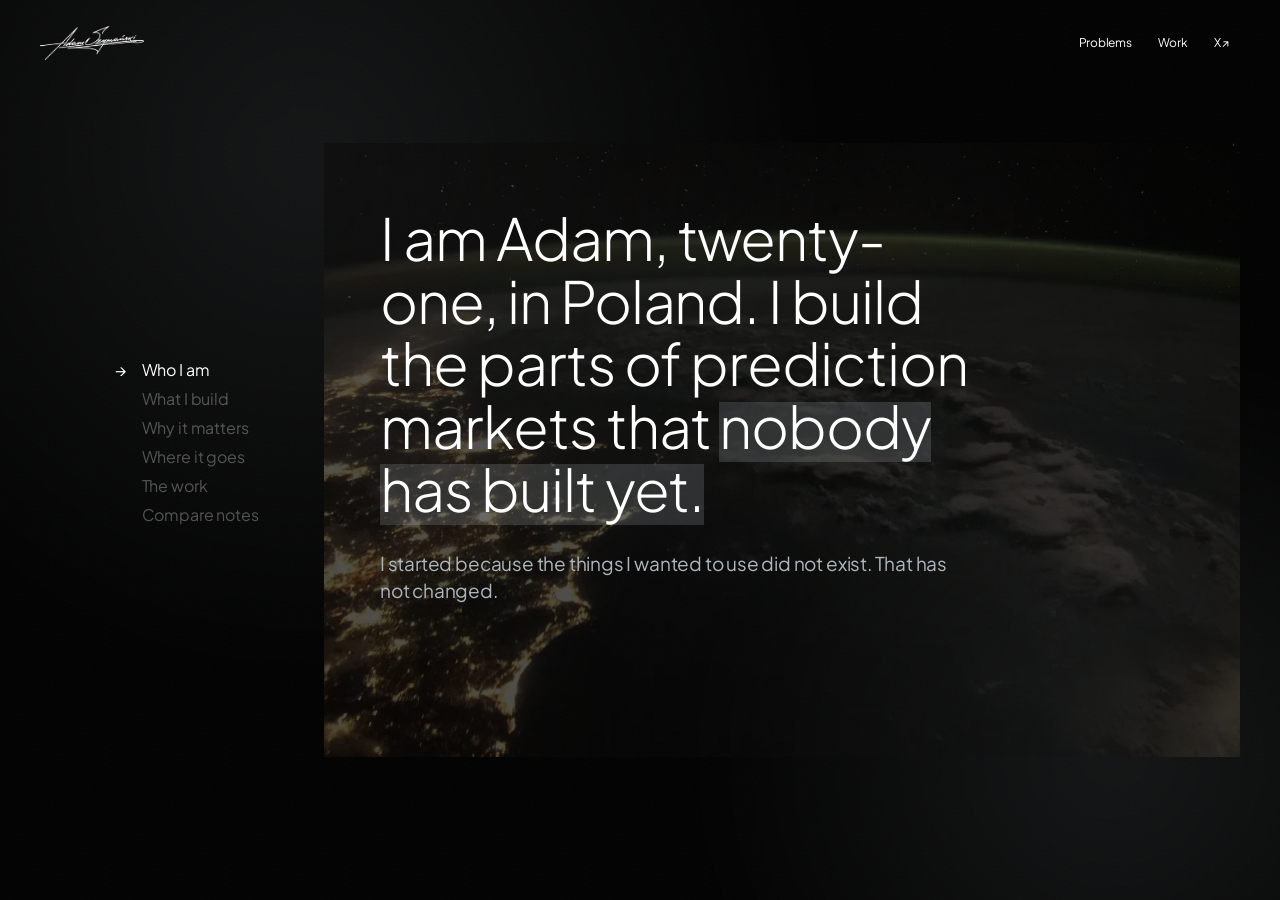
==== index.html @ 18ac63e7 "fix: recut beat clips from sources that carry the detail Several of the "4K" Commons uploads the las" ====
<!doctype html>
<html lang="en">
  <head>
    <meta charset="UTF-8" />
    <meta name="viewport" content="width=device-width, initial-scale=1.0" />
    <title>Adam Szymański</title>
    <meta name="description" content="Adam Szymański builds pricing models, market-making tools and infrastructure for prediction markets. Blueprints, Touchmarket, and eleven open problems written up." />
    <link rel="canonical" href="https://adamszymanski.xyz/" />
    <meta name="theme-color" content="#000000" />
    <meta name="color-scheme" content="dark light" />

    <link rel="icon" type="image/x-icon" href="/assets/favicon/favicon.ico" />
    <link rel="icon" type="image/png" sizes="32x32" href="/assets/favicon/favicon-32x32.png" />
    <link rel="icon" type="image/png" sizes="16x16" href="/assets/favicon/favicon-16x16.png" />
    <link rel="apple-touch-icon" sizes="180x180" href="/assets/favicon/apple-touch-icon.png" />
    <link rel="manifest" href="/assets/favicon/site.webmanifest" />

    <meta property="og:type" content="website" />
    <meta property="og:site_name" content="Adam Szymański" />
    <meta property="og:title" content="Adam Szymański" />
    <meta property="og:description" content="Adam Szymański builds pricing models, market-making tools and infrastructure for prediction markets. Blueprints, Touchmarket, and eleven open problems written up." />
    <meta property="og:url" content="https://adamszymanski.xyz/" />
    <meta property="og:image" content="https://adamszymanski.xyz/assets/og/og-image.png" />
    <meta property="og:image:type" content="image/png" />
    <meta property="og:image:width" content="1200" />
    <meta property="og:image:height" content="630" />
    <meta property="og:image:alt" content="Adam Szymański — prediction markets and market infrastructure" />
    <meta property="og:image" content="https://adamszymanski.xyz/assets/og/og-square.png" />
    <meta property="og:image:type" content="image/png" />
    <meta property="og:image:width" content="1200" />
    <meta property="og:image:height" content="1200" />
    <meta property="og:image:alt" content="Adam Szymański — prediction markets and market infrastructure" />
    <meta property="og:locale" content="en_US" />

    <meta name="twitter:card" content="summary_large_image" />
    <meta name="twitter:site" content="@a_szymanski_" />
    <meta name="twitter:creator" content="@a_szymanski_" />

    <link rel="preconnect" href="https://fonts.googleapis.com" />
    <link rel="preconnect" href="https://fonts.gstatic.com" crossorigin />
    <link
      href="https://fonts.googleapis.com/css2?family=Plus+Jakarta+Sans:wght@300;400;500&display=swap"
      rel="stylesheet"
    />
    <link rel="stylesheet" href="/style.css" />
    <link rel="preload" as="image" href="/assets/media/beat-1.webp" />
  </head>
  <body>
    <main class="page" id="page" data-theme="dark">
      <!-- Ambient backdrop: two soft pools of light over film grain -->
      <div class="backdrop" aria-hidden="true">
        <span class="glow glow-a"></span>
        <span class="glow glow-b"></span>
        <span class="grain"></span>
      </div>

      <div class="experience">
        <header class="site-header">
          <a class="logo" href="/" aria-label="Adam Szymański — home">
            <img src="/assets/signature.webp" alt="Adam Szymański" />
          </a>
          <nav class="nav" aria-label="Site">
            <a href="/problems/">Problems</a>
            <a href="/work/">Work</a>
            <a href="https://x.com/a_szymanski_" target="_blank" rel="noopener">X ↗</a>
          </nav>
        </header>

        <section class="stage">
          <h1 class="sr-only">
            Adam Szymański — pricing models, market-making tools and
            infrastructure for prediction markets
          </h1>

          <!-- Beat list. Doubles as the progress indicator. -->
          <nav class="sections" aria-label="Sections">
            <button type="button" data-beat="0"><span aria-hidden="true">→</span>Who I am</button>
            <button type="button" data-beat="1"><span aria-hidden="true">→</span>What I build</button>
            <button type="button" data-beat="2"><span aria-hidden="true">→</span>Why it matters</button>
            <button type="button" data-beat="3"><span aria-hidden="true">→</span>Where it goes</button>
            <button type="button" data-beat="4"><span aria-hidden="true">→</span>The work</button>
            <button type="button" data-beat="5"><span aria-hidden="true">→</span>Compare notes</button>
          </nav>

          <!-- Copy stack. Every beat sits at the same origin, over the
               media plate; app.js reveals the current one's children with
               a staggered rise instead of sliding the block. -->
          <div class="copies">
            <article class="copy" id="who-i-am" data-beat="0" data-theme="dark">
              <p>
                I am Adam, twenty-one, in Poland. I build the parts of prediction
                markets that <span class="mark">nobody has built yet.</span>
              </p>
              <p class="sub">
                I started because the things I wanted to use did not exist. That
                has not changed.
              </p>
            </article>

            <article class="copy" id="what-i-build" data-beat="1" data-theme="blue">
              <p>
                Pricing models. Market-making tools.
                <span class="mark">The architecture those markets run on.</span>
              </p>
            </article>

            <article class="copy" id="why-it-matters" data-beat="2" data-theme="light">
              <p>
                Prediction markets are the first mechanism that
                <span class="mark">pays people for telling the truth about the future.</span>
                Today that mostly means elections and sports.
              </p>
            </article>

            <article class="copy" id="where-it-goes" data-beat="3" data-theme="blue">
              <p>
                Tomorrow it prices drug trial outcomes, startup survival, climate
                targets, economies' performance, and
                <span class="mark">the cost of a FLOP in 2028.</span>
              </p>
              <p class="sub">
                Almost everything load-bearing underneath that is still unsolved.
                <a href="/problems/">Eleven of those problems are written up here.</a>
                I am working on the infrastructure for the rest.
              </p>
            </article>

            <article class="copy" id="work" data-beat="4" data-theme="light">
              <p>
                What exists already:
                <span class="mark">Blueprints and Touchmarket.</span>
              </p>
              <p class="sub">
                One is DeFi infrastructure, the other is prediction markets.
                Before them, a markets tool and a machine-learning project.
                <a href="/work/">The whole list is here.</a>
              </p>
              <div class="work-marks">
                <a href="https://blueprints.finance/" target="_blank" rel="noopener">
                  <img class="mark-blueprints" src="/assets/logos/blueprints.svg" alt="Blueprints" />
                </a>
                <a href="https://touch.market/" target="_blank" rel="noopener">
                  <img class="mark-touchmarket" src="/assets/logos/touchmarket.svg" alt="Touchmarket" />
                </a>
              </div>
            </article>

            <article class="copy" id="contact" data-beat="5" data-theme="dark" data-ending>
              <p>Compare notes.</p>
              <p class="sub">
                If you are working on any of this, or think one of the eleven is
                wrong, I want to hear it.
              </p>
              <div class="actions">
                <a href="mailto:hi@adamszymanski.xyz">Email · hi@adamszymanski.xyz</a>
                <a class="ghost" href="https://x.com/a_szymanski_" target="_blank" rel="noopener">X · @a_szymanski_</a>
                <a class="ghost" href="https://signal.me/#eu/mgJfrey3UFX1N4fbjxit7_9RnvSt694FhBDMovSDUOrnuH4lN5RARqm74mZkVQze" target="_blank" rel="noopener">Signal · szymanski.96</a>
                <a class="ghost" href="https://t.me/adamszymanskidev" target="_blank" rel="noopener">Telegram · @adamszymanskidev</a>
              </div>
            </article>
          </div>

          <!-- Media plate. One fixed window, behind the copy, sized by
               app.js to enclose the tallest beat's copy and centred in the
               viewport — its geometry never changes once solved. Only the
               clip inside slides vertically between beats; the small frame
               is gone, since this layout carries one picture, not two.
               Looping, muted, silent clips — app.js plays the beat on
               screen and leaves the rest paused. Swap the files in
               assets/media/ to change it. -->
          <div class="media" aria-hidden="true">
            <div class="media-window">
              <div class="media-beat" data-beat="0">
                <video class="media-plate" src="/assets/media/beat-1.mp4" poster="/assets/media/beat-1.webp"
                       width="1560" height="902" muted loop playsinline preload="auto"></video>
              </div>
              <div class="media-beat" data-beat="1">
                <video class="media-plate" src="/assets/media/beat-2.mp4" poster="/assets/media/beat-2.webp"
                       width="1560" height="902" muted loop playsinline preload="none"></video>
              </div>
              <div class="media-beat" data-beat="2">
                <video class="media-plate" src="/assets/media/beat-3.mp4" poster="/assets/media/beat-3.webp"
                       width="1560" height="902" muted loop playsinline preload="none"></video>
              </div>
              <div class="media-beat" data-beat="3">
                <video class="media-plate" src="/assets/media/beat-4.mp4" poster="/assets/media/beat-4.webp"
                       width="1560" height="902" muted loop playsinline preload="none"></video>
              </div>
              <div class="media-beat" data-beat="4">
                <video class="media-plate" src="/assets/media/beat-5.mp4" poster="/assets/media/beat-5.webp"
                       width="1560" height="902" muted loop playsinline preload="none"></video>
              </div>
              <div class="media-beat" data-beat="5">
                <video class="media-plate" src="/assets/media/beat-6.mp4" poster="/assets/media/beat-6.webp"
                       width="1560" height="902" muted loop playsinline preload="none"></video>
              </div>
            </div>
          </div>

          <!-- Visible only on keyboard focus; the beats are also reachable
               from the section list and the arrow keys. -->
          <div class="step-controls">
            <button type="button" data-step="-1">Previous</button>
            <button type="button" data-step="1">Next</button>
          </div>
        </section>

        <footer class="site-footer">
          <p class="copyright">Adam Szymański<br />© 2026 · <a href="/work/#credits">Credits</a></p>
          <div class="footer-group">
            <span>Elsewhere</span>
            <a href="https://x.com/a_szymanski_" target="_blank" rel="noopener">X</a>
            <a href="https://signal.me/#eu/mgJfrey3UFX1N4fbjxit7_9RnvSt694FhBDMovSDUOrnuH4lN5RARqm74mZkVQze" target="_blank" rel="noopener">Signal</a>
            <a href="https://t.me/adamszymanskidev" target="_blank" rel="noopener">Telegram</a>
          </div>
          <div class="footer-group">
            <span>Work</span>
            <a href="/work/">All</a>
            <a href="https://blueprints.finance/" target="_blank" rel="noopener">Blueprints</a>
            <a href="https://touch.market/" target="_blank" rel="noopener">Touchmarket</a>
          </div>
          <a class="footer-end" href="/problems/">Problems</a>
        </footer>
      </div>
    </main>

    <script src="/app.js"></script>
  </body>
</html>
---- style.css ----
/* ==================================================================== *
 * Adam Szymański — design system
 *
 * A single grotesque, three page themes that cross-fade, one fixed media
 * plate that never moves, and a copy stack whose children rise into
 * place over it beat by beat.
 * ==================================================================== */

/* -------------------------------------------------------------------- *
 * 1. Tokens
 * -------------------------------------------------------------------- */
:root {
  --font-primary: "Plus Jakarta Sans", Helvetica, Arial, sans-serif;

  /* Motion. --easing drives theme + footer fades; --easing-plate drives
     the picture's inner slide, on --dur-plate. The copy's staggered
     reveal is inline-style-driven per child (see app.js) rather than one
     CSS transition, so its several durations and two easings — enter
     cubic-bezier(0.16, 1, 0.3, 1), exit cubic-bezier(0.4, 0, 0.9, 0.4) —
     live there instead of here; app.js's PLATE_MS must match --dur-plate. */
  --easing: cubic-bezier(0.45729, -0.0024313, 0.760957, 1.01076);
  --easing-plate: cubic-bezier(0.16, 1, 0.3, 1);
  --dur-theme: 0.6s;
  --dur-plate: 1.05s;

  /* Palette */
  --c-black: #000;
  --c-white: #fff;
  --c-blue: #deebf3;
  --c-mark: #d7e4eb;
  --c-mark-hover: #b7ccd9;
  --c-grey: #66747c;
  --c-grey-soft: #acb6bc;
  --c-stone: #9bafbb;

  /* Stage geometry — the numbers the whole composition hangs off. */
  --inset: 40px;
  --nav-top: 40.3333svh;
  --nav-left: calc(8.33333vw + 35px);

  /* Copy sits inside the media plate, so it gets a larger, tighter scale
     than a beside-the-picture layout would carry. --copy-top is a
     fallback only — app.js solves the real value once it has measured
     the tallest beat and the plate that encloses it, and writes it back
     here as an inline custom property. */
  --copy-top: 38.7778svh;
  --copy-left: calc(25vw + 60px);
  --copy-w: min(720px, 48vw);
  --copy-fs: 58px;
  --copy-lh: 1.08;
  --copy-ls: -0.018em;
  --sub-fs: 19px;
  --sub-mt: 30px;

  /* The plate — the one fixed window the six clips play inside. Also
     solved and written back by app.js; the aspect ratio is the clips'
     own, 484:280, so nothing is ever cropped to fit. */
  --plate-top: 22svh;
  --plate-left: calc(25vw + 4px);
  --plate-w: min(1040px, 62vw);
  --plate-h: calc(min(1040px, 62vw) * 0.5787);

  /* The emphasis band. An inline background paints the font's *content
     area* — 1.271em in Plus Jakarta Sans (ascent 1.042 + descent 0.229) —
     which is taller than the line-height of the beat copy, so the bands
     on consecutive lines would otherwise overlap. These paint a gradient
     of a set height instead.

     The height is the beat copy's line-height exactly, which is the most
     the band can take before it overlaps again, and the only value that
     leaves no seam: a mark running over several lines reads as one
     continuous block rather than as stripes. The offset is measured from
     the top of the content area, so the band starts 1.042 - 0.821 =
     0.221em down regardless of line-height. Document copy is set looser
     than its line-height assumes, so there the same band leaves a gap.
     --copy-lh is 1.08 at desktop/medium and 1.1 on a phone (see section
     11) — --mark-band-h follows it at the same breakpoint. */
  --mark-band-h: 1.08em;
  --mark-band-y: 0.221em;

  /* Tallest wordmark in the /work/ label column, and so the height every
     heading box in that column takes. */
  --mark-box: 42px;

  /* Document pages: 1130px grid, 325 + 248 + 556 */
  --doc-grid: 1130px;
  --doc-col-a: 325px;
  --doc-col-b: 556px;
  --doc-gap: 248px;
}

/* The band's colour lives in a registered property so it can be
   transitioned; a plain custom property inside a gradient cannot be. */
@property --mark-paint {
  syntax: "<color>";
  inherits: false;
  initial-value: transparent;
}

/* -------------------------------------------------------------------- *
 * 2. Reset
 * -------------------------------------------------------------------- */
*,
*::before,
*::after {
  box-sizing: border-box;
  margin: 0;
  padding: 0;
  border: 0 solid;
}

html {
  -webkit-text-size-adjust: 100%;
  -webkit-tap-highlight-color: transparent;
}

/* The stage does not scroll; stop the rubber-band from showing bare page. */
html.js:has(.stage),
html.js:has(.stage) body {
  overscroll-behavior: none;
}

body {
  font-family: var(--font-primary);
  font-synthesis: none;
  -webkit-font-smoothing: antialiased;
  background: var(--c-black);
}

img,
svg,
video {
  display: block;
  vertical-align: middle;
}

a {
  color: inherit;
  text-decoration: none;
}

button {
  font: inherit;
  color: inherit;
  background: none;
  border: 0;
  border-radius: 0;
  cursor: pointer;
}

ul,
ol {
  list-style: none;
}

::selection {
  background: var(--c-mark);
  color: var(--c-black);
}

.sr-only {
  position: absolute;
  width: 1px;
  height: 1px;
  margin: -1px;
  padding: 0;
  overflow: hidden;
  white-space: nowrap;
  clip-path: inset(50%);
}

:focus-visible {
  outline: 1px solid;
  outline-offset: 4px;
}

/* -------------------------------------------------------------------- *
 * 3. Themes
 *
 * `.page[data-theme]` recolours everything. The transition on
 * background-color/color is what makes a beat change feel like one move.
 * -------------------------------------------------------------------- */
.page {
  position: relative;
  min-height: 100svh;
  overflow: clip;
  color: var(--fg);
  background: var(--bg);
  transition: background-color var(--dur-theme) var(--easing),
    color var(--dur-theme) var(--easing);
}

.page[data-theme="dark"] {
  --bg: #000;
  --fg: #fff;
  --chrome-fg: #fff;
  --chrome-panel: #000;
  --sig: invert(1) brightness(2);
  --mark-bg: rgba(215, 228, 235, 0.16);
  --rule: rgba(255, 255, 255, 0.14);
  --dim: #acb6bc;
  --chrome-label: #d7e4eb;
  --glow: rgba(215, 228, 235, 0.085);
  --grain-blend: screen;
  --grain-op: 0.04;
  /* 30% of a clip reads far heavier on white than on black, so the plate
     is dimmed by theme, not by one fixed opacity — the copy has to stay
     at full contrast on all three. */
  --plate-op: 0.3;
}

.page[data-theme="blue"] {
  --bg: #deebf3;
  --fg: #000;
  --chrome-fg: #050505;
  --chrome-panel: #fff;
  --sig: none;
  --mark-bg: #c3d8e5;
  --rule: rgba(0, 0, 0, 0.12);
  --dim: #66747c;
  --chrome-label: #66747c;
  --glow: rgba(0, 0, 0, 0.022);
  --grain-blend: multiply;
  --grain-op: 0.02;
  --plate-op: 0.15;
}

.page[data-theme="light"] {
  --bg: #fff;
  --fg: #000;
  --chrome-fg: #050505;
  --chrome-panel: #fff;
  --sig: none;
  --mark-bg: #d7e4eb;
  --rule: rgba(0, 0, 0, 0.1);
  --dim: #66747c;
  --chrome-label: #66747c;
  --glow: rgba(0, 0, 0, 0.02);
  --grain-blend: multiply;
  --grain-op: 0.018;
  --plate-op: 0.13;
}

/* -------------------------------------------------------------------- *
 * 4. Backdrop — two very soft pools of light over film grain.
 *
 * Large blurred radial gradients on a slow drift, standing in for the
 * looping ambient video a page like this would otherwise carry.
 * -------------------------------------------------------------------- */
.backdrop {
  position: absolute;
  inset: 0;
  z-index: 0;
  overflow: hidden;
  pointer-events: none;
}

.glow {
  position: absolute;
  display: block;
  border-radius: 50%;
  background: radial-gradient(circle, var(--glow) 0%, transparent 62%);
  filter: blur(30px);
  transition: background var(--dur-theme) var(--easing);
  will-change: transform;
}

.glow-a {
  width: 92vmax;
  height: 92vmax;
  top: -34vmax;
  left: -22vmax;
  animation: drift-a 64s ease-in-out infinite;
}

.glow-b {
  width: 74vmax;
  height: 74vmax;
  right: -24vmax;
  bottom: -26vmax;
  animation: drift-b 82s ease-in-out infinite;
}

.grain {
  position: absolute;
  inset: -20%;
  opacity: var(--grain-op);
  mix-blend-mode: var(--grain-blend);
  background-image: url('data:image/svg+xml;utf8,<svg xmlns="http://www.w3.org/2000/svg" width="120" height="120"><filter id="n"><feTurbulence type="fractalNoise" baseFrequency="0.9" numOctaves="2"/></filter><rect width="100%25" height="100%25" filter="url(%23n)"/></svg>');
}

@keyframes drift-a {
  0%,
  100% {
    transform: translate(0, 0);
  }
  50% {
    transform: translate(5vw, 4vh);
  }
}

@keyframes drift-b {
  0%,
  100% {
    transform: translate(0, 0);
  }
  50% {
    transform: translate(-5vw, -4vh);
  }
}

/* -------------------------------------------------------------------- *
 * 5. Chrome — header and footer, shared by every page
 * -------------------------------------------------------------------- */
.site-header,
.site-footer {
  --chrome-muted: color-mix(in srgb, var(--chrome-fg) 50%, transparent);
  color: var(--chrome-fg);
  font-size: 12px;
  font-weight: 400;
  letter-spacing: -0.02em;
}

.site-header {
  position: absolute;
  z-index: 50;
  top: 29px;
  left: var(--inset);
  right: var(--inset);
  display: flex;
  align-items: center;
  justify-content: space-between;
  height: 28px;
}

.site-header .logo {
  display: flex;
  align-items: center;
  height: 15px;
}

.site-header .logo img {
  width: 104px;
  height: auto;
  filter: var(--sig, none);
  transition: filter var(--dur-theme) var(--easing);
}

.site-header .nav {
  display: flex;
  align-items: center;
  gap: 6px;
}

.site-header .nav a {
  padding: 10px;
  line-height: 8px;
  transition: opacity 0.16s;
}

.site-header .nav a:hover {
  opacity: 0.55;
}

.site-header .nav a[aria-current="page"] {
  text-decoration: underline;
  text-underline-offset: 4px;
  text-decoration-thickness: 1px;
}

.site-footer {
  position: relative;
  display: grid;
  grid-template-columns: 26.47% 35.59% 1fr auto;
  align-items: end;
  width: 100%;
  min-height: 74px;
  padding: 23px var(--inset) 24px;
}

.site-footer .copyright {
  width: 130px;
  margin: 0;
  color: var(--chrome-muted);
  line-height: 1.25;
}

.footer-group {
  display: flex;
  align-items: center;
  gap: 20px;
  line-height: 1.3;
  white-space: nowrap;
}

.footer-group > span {
  margin-right: -10px;
  color: var(--chrome-label, var(--c-grey));
}

.site-footer a {
  color: var(--chrome-muted);
  transition: color 0.16s;
}

.site-footer a:hover {
  color: var(--chrome-fg);
}

.footer-end {
  justify-self: end;
}

/* -------------------------------------------------------------------- *
 * 6. The stage — the beat experience on the home page
 * -------------------------------------------------------------------- */
.experience {
  position: relative;
  z-index: 1;
  display: flex;
  flex-direction: column;
  min-height: 100svh;
}

.stage {
  position: relative;
  flex: 1;
  min-height: 100svh;
}

/* Section nav — the beat list. */
.sections {
  position: absolute;
  z-index: 3;
  top: var(--nav-top);
  left: var(--nav-left);
  display: grid;
  gap: 16px;
}

.sections button {
  position: relative;
  padding: 0;
  font: 400 16px / 13px var(--font-primary);
  letter-spacing: -0.01em;
  text-align: left;
  opacity: 0.3;
  transition: opacity 0.2s var(--easing);
}

.sections button.is-selected,
.sections button:hover {
  opacity: 1;
}

.sections button span {
  position: absolute;
  left: -27px;
  opacity: 0;
  transition: opacity 0.2s var(--easing);
}

.sections button.is-selected span {
  opacity: 1;
}

.sections button:focus-visible {
  outline-offset: 6px;
}

/* Copy stack — every beat is absolutely stacked at the same origin, over
   the media plate; see the .copy rule below for how a beat transitions. */
.copies {
  position: absolute;
  z-index: 2;
  top: var(--copy-top);
  left: var(--copy-left);
  width: var(--copy-w);
}

/* The copy sits on the plate rather than beside it, so a full-screen
   slide would fight the picture it is standing on. Instead the block
   holds its position and its own parts travel — the headline one
   rendered line at a time out of its own mask, the rest as whole
   blocks. See app.js's revealIn/revealOut, which drive each unit's
   transform, opacity and clip-path directly so they can stagger, and
   which flip the direction of travel to follow the gesture. The article
   itself only ever toggles visibility. */
.copy {
  position: absolute;
  inset: 0 0 auto;
  visibility: hidden;
  pointer-events: none;
}

.copy.is-current {
  pointer-events: auto;
}

.copy.is-current,
.copy.is-leaving {
  visibility: visible;
}

.copy p {
  margin: 0;
  font-size: var(--copy-fs);
  font-weight: 300;
  line-height: var(--copy-lh);
  letter-spacing: var(--copy-ls);
  font-feature-settings: "liga" 0;
  text-wrap: pretty;
}

/* Line masks for the headline. app.js cuts the paragraph into one .line
   per rendered line box once the text has been laid out, so each line can
   rise out of a window of its own instead of the whole block moving as
   one; `.is-split` is set on the same pass and is the only thing that
   turns this geometry on, so an unsplit paragraph (no JS, or before the
   cut) is untouched.

   The mask has to be a little taller than the line box or it would shave
   the glyphs, whose content area is 1.271em against a 1.08em line — hence
   the padding. The matching negative margin takes the height back, so a
   split paragraph measures exactly as tall as it did unsplit and the
   plate solved from it does not move. The margins must not collapse into
   each other for that to hold, which is the whole reason the paragraph
   becomes a flex column. */
.copy p.is-split {
  display: flex;
  flex-direction: column;
}

.copy .line {
  display: block;
  overflow: hidden;
  padding: 0.14em 0;
  margin: -0.14em 0;
}

.copy .line-in {
  display: block;
}

.copy .sub {
  margin-top: var(--sub-mt);
  font-size: var(--sub-fs);
  font-weight: 400;
  line-height: 1.4;
  letter-spacing: -0.01em;
  color: var(--dim);
}

.copy .sub a {
  color: var(--fg);
  text-decoration: underline;
  text-underline-offset: 3px;
  text-decoration-thickness: 1px;
  /* The hover block is the same band as .mark, so the one emphasis device
     behaves the same wherever it appears. Transparent until hovered. */
  background-image: linear-gradient(var(--mark-paint), var(--mark-paint));
  background-repeat: no-repeat;
  background-size: 100% var(--mark-band-h);
  background-position: 0 var(--mark-band-y);
  box-decoration-break: clone;
  -webkit-box-decoration-break: clone;
  transition: --mark-paint 0.16s;
}

.copy .sub a:hover {
  --mark-paint: var(--mark-bg);
}

/* The highlight is this system's one piece of colour in running
   copy. It is used there for links; here also for the load-bearing phrase.
   It is painted as a band of a set height rather than as a plain
   background — see --mark-band-h in section 1 for why. */
.mark {
  --mark-paint: var(--mark-bg);
  background-image: linear-gradient(var(--mark-paint), var(--mark-paint));
  background-repeat: no-repeat;
  background-size: 100% var(--mark-band-h);
  background-position: 0 var(--mark-band-y);
  box-decoration-break: clone;
  -webkit-box-decoration-break: clone;
}

a.mark {
  transition: --mark-paint 0.16s;
}

a.mark:hover {
  --mark-paint: var(--c-mark-hover);
}

/* Action buttons on the closing beat. */
.actions {
  display: flex;
  flex-wrap: wrap;
  gap: 11px;
  margin-top: 26px;
}

.actions a {
  display: block;
  padding: 10px;
  font-size: 12px;
  font-weight: 400;
  line-height: 10px;
  letter-spacing: 0;
  color: #fff;
  background: var(--c-grey);
  border: 1px solid rgba(102, 116, 124, 0.48);
  transition: background 0.16s, color 0.16s;
}

.actions a:hover {
  background: #52606a;
}

.actions a.ghost {
  color: var(--c-grey-soft);
  background: none;
}

.actions a.ghost:hover {
  color: var(--fg);
  background: none;
}

/* Wordmarks on the work beat, sized to a common cap height rather than a
   common box — Blueprints is a lockup, Touchmarket a bare wordmark. Same
   rule as `.project-mark` on /work/. */
.work-marks {
  display: flex;
  flex-wrap: wrap;
  align-items: center;
  gap: 15px 34px;
  margin-top: 34px;
}

.work-marks a {
  display: block;
  opacity: 0.66;
  transition: opacity 0.18s var(--easing);
}

.work-marks a:hover {
  opacity: 1;
}

.work-marks img {
  width: auto;
  filter: var(--sig);
}

.work-marks .mark-blueprints {
  height: 26px;
}

.work-marks .mark-touchmarket {
  height: 22px;
}

/* -------------------------------------------------------------------- *
 * 7. Media plate
 *
 * One fixed window instead of two floating frames. Its geometry — set
 * by app.js, which measures the tallest beat's rendered copy and solves
 * a plate that encloses it — never changes once mounted; every beat,
 * including the last one, uses the exact same top/left/width/height.
 * Only the clip inside the window changes, by an inner vertical slide
 * clipped to the plate's own edges rather than the whole frame moving.
 * The plate sits behind the copy (lower z-index than .copies) and is
 * dimmed per theme via --plate-op so the copy stays legible over it.
 * -------------------------------------------------------------------- */
.media {
  position: absolute;
  inset: 0;
  z-index: 1;
  pointer-events: none;
}

.media-window {
  position: absolute;
  top: var(--plate-top);
  left: var(--plate-left);
  width: var(--plate-w);
  height: var(--plate-h);
  overflow: hidden;
}

.media-beat {
  position: absolute;
  inset: 0;
}

.media-plate {
  position: absolute;
  inset: 0;
  width: 100%;
  height: 100%;
  object-fit: cover;
  opacity: var(--plate-op, 0.3);
  transition: transform var(--dur-plate) var(--easing-plate),
    opacity var(--dur-theme) var(--easing);
}

.media-beat.is-current .media-plate {
  z-index: 2;
  transform: translate3d(0, 0, 0);
}

.media-beat.is-past .media-plate {
  z-index: 1;
  transform: translate3d(0, -100%, 0);
}

.media-beat.is-future .media-plate {
  z-index: 1;
  transform: translate3d(0, 100%, 0);
}

/* The footer only exists on the closing beat. It is taken out of flow so
   the stage stays exactly one viewport tall and nothing ever scrolls. */
.experience > .site-footer {
  position: absolute;
  z-index: 40;
  bottom: 0;
  left: 0;
  right: 0;
  opacity: 0;
  visibility: hidden;
  transition: opacity var(--dur-theme) var(--easing),
    visibility 0s linear var(--dur-theme);
}

.page.is-ending > .experience > .site-footer {
  opacity: 1;
  visibility: visible;
  transition-delay: 0s;
}

/* Keyboard-reachable beat stepping, revealed on focus only. */
.step-controls {
  position: absolute;
  z-index: 10;
  bottom: 18px;
  left: var(--inset);
  display: flex;
  gap: 10px;
}

.step-controls button {
  padding: 8px;
  font: 400 12px var(--font-primary);
  color: inherit;
  border: 1px solid;
  opacity: 0;
  pointer-events: none;
}

.step-controls:focus-within button {
  opacity: 1;
  pointer-events: auto;
}

.step-controls button:disabled {
  display: none;
}

/* -------------------------------------------------------------------- *
 * 8. No-JS fallback — the stage collapses into an ordinary document.
 * -------------------------------------------------------------------- */
html:not(.js) .sections,
html:not(.js) .step-controls {
  display: none;
}

html:not(.js) .stage {
  min-height: 0;
  padding: 150px var(--inset) 40px;
}

html:not(.js) .copies {
  position: static;
  width: min(720px, 100%);
}

html:not(.js) .copy {
  position: static;
  visibility: visible;
  pointer-events: auto;
  margin-bottom: 72px;
}

html:not(.js) .media {
  display: none;
}

html:not(.js) .experience > .site-footer {
  position: static;
  opacity: 1;
  visibility: visible;
}

/* -------------------------------------------------------------------- *
 * 9. Document pages — /work/ and /problems/
 *
 * Same grotesque, always light, laid out on a fixed content grid: a
 * 325px label column, a 248px gutter, a 556px measure.
 * -------------------------------------------------------------------- */
/* Colour comes from .page[data-theme="light"]; .doc only sets the
   reading layout. */
.doc {
  padding-top: 178px;
}

.doc-main {
  width: min(100% - 80px, var(--doc-grid));
  margin-left: max(var(--inset), calc(50vw - var(--doc-grid) / 2));
}

.doc .crumb {
  display: flex;
  gap: 8px;
  margin-bottom: 26px;
  font-size: 12px;
  letter-spacing: -0.02em;
  color: var(--dim);
}

.doc .crumb a {
  transition: color 0.16s;
}

.doc .crumb a:hover {
  color: #000;
}

.doc .crumb .slash {
  opacity: 0.45;
}

.doc .top {
  display: grid;
  grid-template-columns: var(--doc-col-a) minmax(0, var(--doc-col-b));
  column-gap: var(--doc-gap);
  align-items: start;
  margin-bottom: 120px;
}

.doc .eyebrow {
  margin: 0;
  font-size: 12px;
  font-weight: 400;
  letter-spacing: -0.02em;
  color: var(--dim);
  line-height: 1.3;
}

.doc .ptitle {
  margin: 0;
  font-size: 38px;
  font-weight: 300;
  line-height: 1.3;
  letter-spacing: -0.01em;
}

.doc .standfirst {
  margin: 20px 0 0;
  font-size: 24px;
  font-weight: 400;
  line-height: 1.3;
  letter-spacing: -0.01em;
}

.doc .tagrow {
  display: flex;
  flex-wrap: wrap;
  gap: 20px;
  margin-top: 34px;
}

.doc .tag {
  font-size: 12px;
  letter-spacing: -0.02em;
  color: var(--dim);
}

.doc .block,
.doc .tier {
  display: grid;
  grid-template-columns: var(--doc-col-a) minmax(0, var(--doc-col-b));
  column-gap: var(--doc-gap);
  align-items: start;
  padding-bottom: 62px;
  margin-bottom: 62px;
  position: relative;
}

.doc .block::after,
.doc .tier::after {
  content: "";
  position: absolute;
  left: 0;
  right: 4px;
  bottom: 0;
  height: 1px;
  background: var(--rule);
}

.doc .block:last-of-type::after,
.doc .tier:last-of-type::after {
  display: none;
}

/* Header row placement: the heading holds the label column, the
   standfirst sits in the measure column. */
.doc .top .eyebrow,
.doc .top .ptitle {
  grid-column: 1;
}

.doc .top .ptitle {
  margin-top: 14px;
}

.doc .top .standfirst,
.doc .top .tagrow {
  grid-column: 2;
}

.doc .top .standfirst {
  grid-row: 1 / span 2;
  margin: 0;
}

.doc .top .tagrow {
  grid-row: 3;
  margin-top: 34px;
}

.doc h2 {
  grid-column: 1;
  margin: 0;
  font-size: 24px;
  font-weight: 400;
  line-height: 1.4;
  letter-spacing: -0.01em;
}

.doc .h2note {
  display: block;
  margin-top: 6px;
  font-size: 12px;
  letter-spacing: -0.02em;
  color: var(--dim);
}

.doc .block > :not(h2),
.doc .tier > :not(h2) {
  grid-column: 2;
}

.doc p {
  font-size: 16px;
  font-weight: 400;
  line-height: 1.6;
  letter-spacing: -0.01em;
}

/* The three readings get a density ladder: Simple is the most generous,
   Technical the most compact. */
.doc .tier-1 p {
  font-size: 18px;
  line-height: 1.55;
}

.doc .tier-3 p {
  font-size: 15px;
  line-height: 1.65;
}

.doc p + p {
  margin-top: 18px;
}

.doc .lede {
  font-size: 24px;
  line-height: 1.35;
}

.doc .lede + p {
  margin-top: 28px;
}

.doc .result {
  background: var(--mark-bg);
  padding: 20px 22px;
}

.doc code {
  font-family: ui-monospace, SFMono-Regular, Menlo, monospace;
  font-size: 0.88em;
  background: rgba(0, 0, 0, 0.05);
  padding: 1px 5px;
}

.doc ol.steps {
  counter-reset: step;
}

.doc ol.steps li {
  position: relative;
  padding-left: 34px;
  font-size: 16px;
  line-height: 1.6;
  letter-spacing: -0.01em;
}

.doc ol.steps li + li {
  margin-top: 16px;
}

.doc ol.steps li::before {
  counter-increment: step;
  content: counter(step, decimal-leading-zero);
  position: absolute;
  left: 0;
  top: 0.25em;
  font-size: 12px;
  letter-spacing: -0.02em;
  color: var(--dim);
}

.doc ul.list li {
  display: flex;
  flex-wrap: wrap;
  align-items: baseline;
  gap: 4px 14px;
  padding: 14px 0;
  border-bottom: 1px solid var(--rule);
}

.doc ul.list li:first-child {
  border-top: 1px solid var(--rule);
}

.doc ul.list li .a {
  font-size: 16px;
  letter-spacing: -0.01em;
  transition: color 0.16s;
}

.doc ul.list li .a::after {
  content: " ↗";
  color: var(--dim);
}

.doc ul.list li .a:hover {
  color: var(--dim);
}

.doc ul.list li .t {
  font-size: 12px;
  letter-spacing: -0.02em;
  color: var(--dim);
}

/* Problem cards. */
.doc .cards {
  display: grid;
  gap: 1px;
  background: var(--rule);
  border-block: 1px solid var(--rule);
}

.doc a.card {
  display: grid;
  grid-template-columns: 44px minmax(0, 1fr);
  column-gap: 20px;
  align-items: start;
  padding: 26px 4px;
  background: #fff;
  transition: background 0.18s;
}

.doc a.card:hover {
  background: #f4f7f9;
}

.doc .card-num {
  grid-column: 1;
  grid-row: 1 / -1;
  font-size: 12px;
  letter-spacing: -0.02em;
  color: var(--dim);
  padding-top: 6px;
}

.doc .card-title,
.doc .card-hook,
.doc .card-tags {
  grid-column: 2;
}

.doc .card-title {
  margin: 0;
  font-size: 24px;
  font-weight: 400;
  line-height: 1.35;
  letter-spacing: -0.01em;
}

.doc .card-hook {
  margin: 10px 0 0;
  font-size: 14px;
  line-height: 1.5;
  color: var(--dim);
}

.doc .card-tags {
  margin: 14px 0 0;
  font-size: 12px;
  letter-spacing: -0.02em;
  color: var(--dim);
}

/* Prev / next. */
.doc .pnav {
  display: flex;
  justify-content: space-between;
  gap: 40px;
  padding-top: 40px;
  border-top: 1px solid var(--rule);
  margin-top: 40px;
}

.doc .pnav a {
  font-size: 16px;
  letter-spacing: -0.01em;
  color: var(--c-grey);
  transition: color 0.16s;
}

.doc .pnav a:hover {
  color: #000;
}

.doc .pnav .dir {
  display: block;
  margin-bottom: 6px;
  font-size: 12px;
  letter-spacing: -0.02em;
  color: var(--dim);
}

.doc .pnav .next {
  text-align: right;
}

.doc-footer {
  margin-top: 160px;
}

/* Attribution for the CC BY clips on the home page, which the home
   footer links to. Chrome-sized and muted: it is a notice, not copy. */
.credits {
  width: 1132.5px;
  max-width: calc(100% - 80px);
  margin: 96px 0 0 max(var(--inset), calc(50vw - 565px));
}

.credits p {
  max-width: 556px;
  font-size: 12px;
  line-height: 1.5;
  letter-spacing: -0.02em;
  color: var(--c-grey);
}

.credits a {
  text-decoration: underline;
  text-underline-offset: 3px;
}

.credits + .doc-footer {
  margin-top: 64px;
}

/* -------------------------------------------------------------------- *
 * 10. /work/ — intro, hero, project rows
 * -------------------------------------------------------------------- */
.introduction {
  display: grid;
  grid-template-columns: var(--doc-col-a) 531px;
  column-gap: 250px;
  min-height: 165px;
  margin-left: max(var(--inset), calc(50vw - 565px));
}

.introduction h1 {
  margin: 0;
  font-size: 38px;
  font-weight: 300;
  line-height: 1.3;
  letter-spacing: -0.01em;
}

.introduction p {
  margin: 10px 0 0;
  font-size: 24px;
  font-weight: 400;
  line-height: 1.3;
  letter-spacing: -0.01em;
}

.hero {
  position: relative;
  aspect-ratio: 1360 / 448;
  width: calc(100% - 80px);
  margin: 24px auto 0;
  overflow: hidden;
  background: var(--c-stone);
}

.hero img {
  width: 100%;
  height: 100%;
  object-fit: cover;
  object-position: center;
}

.project-list {
  width: 1132.5px;
  max-width: calc(100% - 80px);
  margin: 184px 0 0 max(var(--inset), calc(50vw - 565px));
}

.project-row {
  position: relative;
  display: grid;
  grid-template-columns: var(--doc-col-a) var(--doc-col-b);
  column-gap: var(--doc-gap);
  align-items: start;
  padding-bottom: 62px;
  margin-bottom: 91px;
}

.project-row::after {
  content: "";
  position: absolute;
  left: 0;
  right: 4px;
  bottom: 0;
  height: 1px;
  background: var(--rule);
}

.project-row:last-child {
  margin-bottom: 0;
  padding-bottom: 0;
}

.project-row:last-child::after {
  display: none;
}

.project-copy {
  display: grid;
  grid-template-rows: 17px auto;
  row-gap: 120px;
}

.project-copy h2 {
  margin: 0;
  font-size: 24px;
  font-weight: 400;
  line-height: 1.4;
  letter-spacing: -0.01em;
}

.project-meta {
  font-size: 12px;
  letter-spacing: -0.02em;
  color: var(--dim);
  line-height: 1.3;
}

/* A company shows its wordmark where a project shows a text heading. The
   four marks are built differently — Blueprints is a lockup, Touchmarket a
   bare wordmark, TCM a boxed logotype, Varp a wordmark with a glyph for its
   A — so they are sized to a common *cap height* (~17px, matching the 24px
   h2 beside them), not to a common box. TCM's frame therefore sits taller
   than the rest; that is the mark, not an error.

   Every heading in this column gets the same box so a logo row and a text
   row put their `learn-more` on the same line. */
.project-details > h2 {
  display: flex;
  align-items: center;
  min-height: var(--mark-box);
}

.project-mark img {
  width: auto;
  filter: var(--sig);
}

.project-mark .mark-blueprints {
  height: 30px;
}

.project-mark .mark-touchmarket {
  height: 26px;
}

.project-mark .mark-tcm {
  height: 42px;
}

.project-mark .mark-varp {
  height: 30px;
}

.project-details p {
  margin: 12px 0 0;
  font-size: 14px;
  font-weight: 400;
  line-height: 1.4;
  letter-spacing: -0.01em;
}

.learn-more {
  display: block;
  width: fit-content;
  margin-top: 38px;
  font-size: 15.759px;
  font-weight: 400;
  line-height: 1.5;
  letter-spacing: -0.04em;
  color: var(--c-grey);
  transition: color 0.18s;
}

.learn-more:hover {
  color: #000;
}

.project-media {
  position: relative;
  display: block;
  aspect-ratio: 556 / 297;
  width: 100%;
  overflow: hidden;
  background: var(--c-mark);
}

.project-media img {
  width: 100%;
  height: 100%;
  object-fit: cover;
}

.learn-more:focus-visible,
.project-media:focus-visible {
  outline-offset: 4px;
}

/* -------------------------------------------------------------------- *
 * 11. Responsive
 * -------------------------------------------------------------------- */
@media (max-width: 1200px) and (min-width: 761px) {
  :root {
    --copy-w: 48vw;
    --copy-left: calc(25vw + 44px);
    --copy-fs: clamp(34px, 3.8vw, 58px);
    --sub-fs: clamp(16px, 1.45vw, 19px);
    --sub-mt: 26px;
    --nav-left: calc(8.3333vw + 20px);
  }

  .sections button {
    font-size: 14px;
  }
}

/* A short desktop or laptop window has to hold the display line, the
   sub-line, the plate around them and (on the closing beat) the footer
   in one screen, so the type comes down rather than the plate cropping
   the picture or the copy overhanging it. Independent of width — a wide
   but short window needs this as much as a narrow one does. */
@media (min-width: 761px) and (max-height: 700px) {
  :root {
    --copy-w: 48vw;
    --copy-left: calc(25vw + 44px);
    --copy-fs: clamp(30px, 3.2vw, 46px);
    --sub-fs: 16px;
    --sub-mt: 22px;
  }
}

@media (max-width: 1190px) {
  :root {
    --doc-gap: 60px;
  }

  .doc-main {
    width: calc(100% - 80px);
    margin-left: var(--inset);
  }

  .doc .top,
  .doc .block,
  .doc .tier,
  .project-row {
    grid-template-columns: minmax(220px, var(--doc-col-a)) minmax(0, 1fr);
  }

  .introduction {
    grid-template-columns: minmax(220px, 1fr) minmax(0, 1fr);
    column-gap: 60px;
    width: calc(100% - 80px);
    margin-left: var(--inset);
  }

  .project-list {
    width: calc(100% - 80px);
    margin-left: var(--inset);
  }

  .project-copy {
    grid-template-rows: auto auto;
    row-gap: 80px;
  }
}

@media (max-width: 1000px) {
  .site-footer {
    grid-template-columns: 1fr auto;
    gap: 24px;
  }

  .footer-group {
    grid-column: 1 / -1;
  }

  .footer-end {
    grid-area: 1 / 2;
  }
}

@media (max-width: 760px) {
  :root {
    --inset: 20px;
    --copy-top: 35svh;
    --copy-left: 20px;
    --copy-w: calc(100% - 40px);
    --copy-fs: clamp(30px, 7.6vw, 44px);
    --copy-lh: 1.1;
    --copy-ls: -0.015em;
    --sub-fs: 16px;
    --sub-mt: 22px;
    --mark-band-h: 1.1em;
  }

  .site-header {
    top: 24px;
  }

  .site-header .nav {
    gap: 0;
  }

  .site-header .nav a {
    padding: 10px 8px;
  }

  .stage {
    min-height: 100svh;
  }

  .sections {
    display: flex;
    flex-wrap: wrap;
    gap: 12px 20px;
    top: 108px;
    left: 20px;
    right: 20px;
  }

  .sections button {
    font-size: 12px;
    line-height: 1.3;
  }

  .sections button span {
    display: none;
  }

  .step-controls {
    bottom: 10px;
    left: 20px;
  }

  /* On a phone the copy stands on the page and the plate is a
     full-bleed band below it (see app.js's solvePhonePlate), so nothing
     is set over the picture and it no longer needs dimming. */
  .media-plate {
    opacity: 1;
  }

  /* Where the band has to run up under the copy (a short phone), its top
     fades into the page; --plate-fade is 0 wherever it does not, which
     leaves the edge hard. */
  .media-window {
    -webkit-mask-image: linear-gradient(to bottom, transparent 0, #000 var(--plate-fade, 0px));
    mask-image: linear-gradient(to bottom, transparent 0, #000 var(--plate-fade, 0px));
  }

  /* The closing beat already lists X, Signal and Telegram as its own
     buttons, so on a phone the stage footer drops the repeat and keeps
     to one short row. */
  .experience > .site-footer .footer-group {
    display: none;
  }

  /* Compact the footer to a wrapped row: on a phone the stage has no
     spare height to give it. */
  .site-footer {
    display: flex;
    flex-wrap: wrap;
    align-items: baseline;
    gap: 10px 18px;
    min-height: 0;
    padding: 18px 20px;
  }

  .site-footer .copyright {
    width: auto;
  }

  .footer-group {
    flex-wrap: wrap;
    gap: 14px;
  }

  /* The project links live in the header nav and on /work/. */
  .footer-group + .footer-group {
    display: none;
  }

  .footer-end {
    justify-self: start;
  }
}

@media (max-width: 767px) {
  .doc {
    padding-top: 128px;
  }

  .doc-main {
    width: calc(100% - 40px);
    margin-left: 20px;
  }

  .doc .top,
  .doc .block,
  .doc .tier,
  .project-row {
    display: block;
  }

  .doc h2 {
    margin-bottom: 24px;
  }

  .doc .top .standfirst {
    margin-top: 28px;
    font-size: 20px;
  }

  .doc .top .tagrow {
    margin-top: 26px;
  }

  .project-copy {
    display: block;
  }

  .project-details {
    margin-top: 28px;
  }

  .doc .ptitle {
    font-size: 30px;
  }

  .doc .top {
    margin-bottom: 72px;
  }

  .doc .block,
  .doc .tier {
    padding-bottom: 48px;
    margin-bottom: 48px;
  }

  .doc .lede {
    font-size: 20px;
  }

  .doc a.card {
    padding: 22px 4px;
  }

  .doc .card-title {
    font-size: 20px;
  }

  .doc .pnav {
    display: grid;
    gap: 24px;
  }

  .doc .pnav .next {
    text-align: left;
  }

  .introduction {
    display: block;
    width: calc(100% - 40px);
    margin-left: 20px;
  }

  .introduction h1 {
    font-size: 30px;
  }

  .introduction p {
    margin-top: 32px;
    font-size: 20px;
  }

  .hero {
    width: calc(100% - 40px);
    height: clamp(190px, 58vw, 300px);
    margin-top: 64px;
  }

  .project-list {
    width: calc(100% - 40px);
    margin: 96px 20px 0;
  }

  .project-row {
    margin-bottom: 64px;
    padding-bottom: 48px;
  }

  .project-media {
    margin-top: 42px;
  }

  .learn-more {
    margin-top: 24px;
  }

  .doc-footer {
    margin-top: 96px;
  }
}

/* Short phones: the stage stops being proportional and gets pinned. */
@media (max-width: 760px) and (max-height: 700px) {
  :root {
    --copy-fs: clamp(26px, 7vw, 32px);
    --sub-fs: 15px;
    --sub-mt: 16px;
  }
}

@media (max-width: 760px) and (max-height: 650px) {
  :root {
    --copy-top: 270px;
  }

  .stage {
    min-height: 760px;
  }
}

@media (prefers-reduced-motion: reduce) {
  .page,
  .copy,
  .media-plate,
  .glow {
    transition: none;
  }

  .glow-a,
  .glow-b {
    animation: none;
  }
}
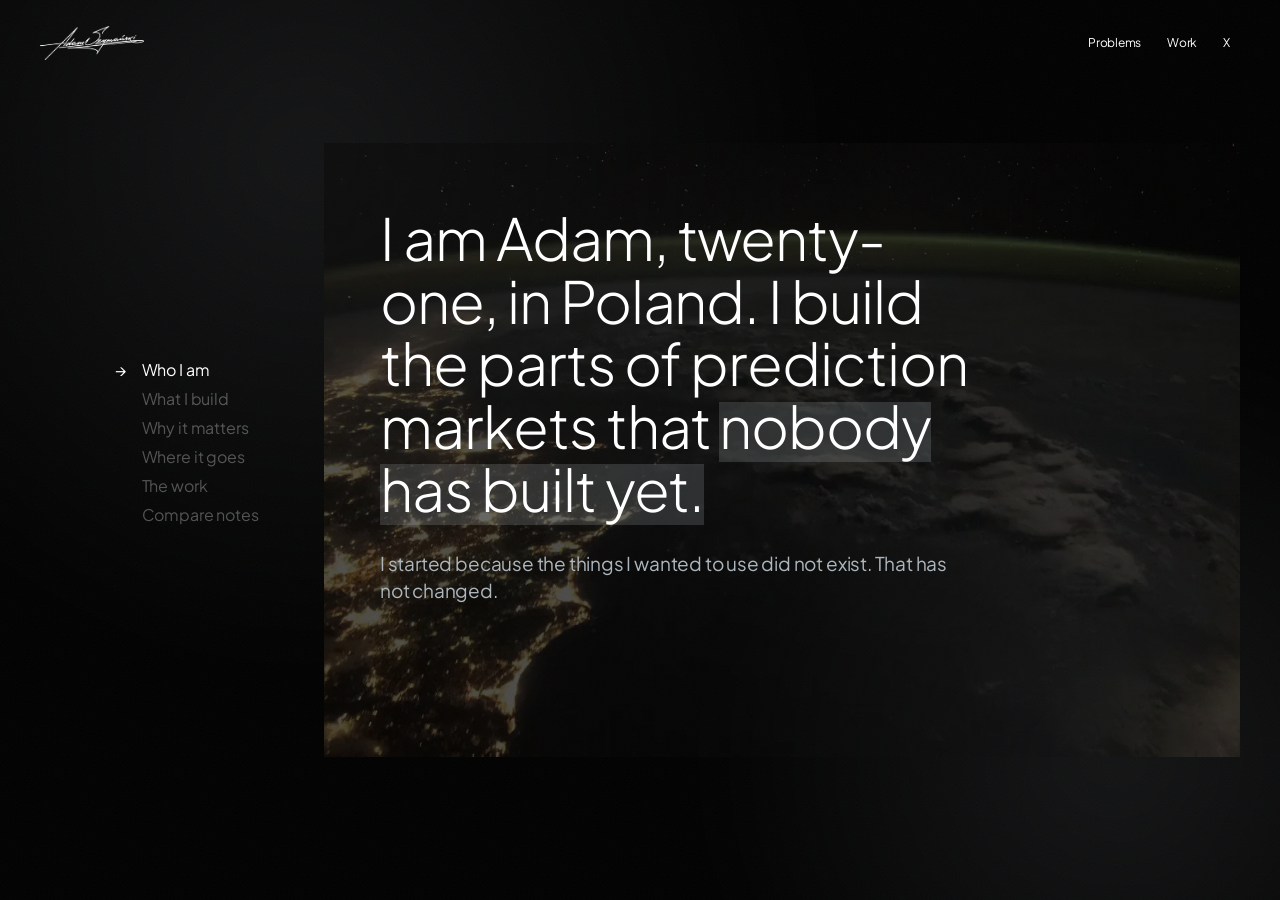
==== commit 6b3ddf2c: "fix: drop the arrow from the header's X link" ====
--- a/index.html
+++ b/index.html
@@ -62,7 +62,7 @@
           <nav class="nav" aria-label="Site">
             <a href="/problems/">Problems</a>
             <a href="/work/">Work</a>
-            <a href="https://x.com/a_szymanski_" target="_blank" rel="noopener">X ↗</a>
+            <a href="https://x.com/a_szymanski_" target="_blank" rel="noopener">X</a>
           </nav>
         </header>
 
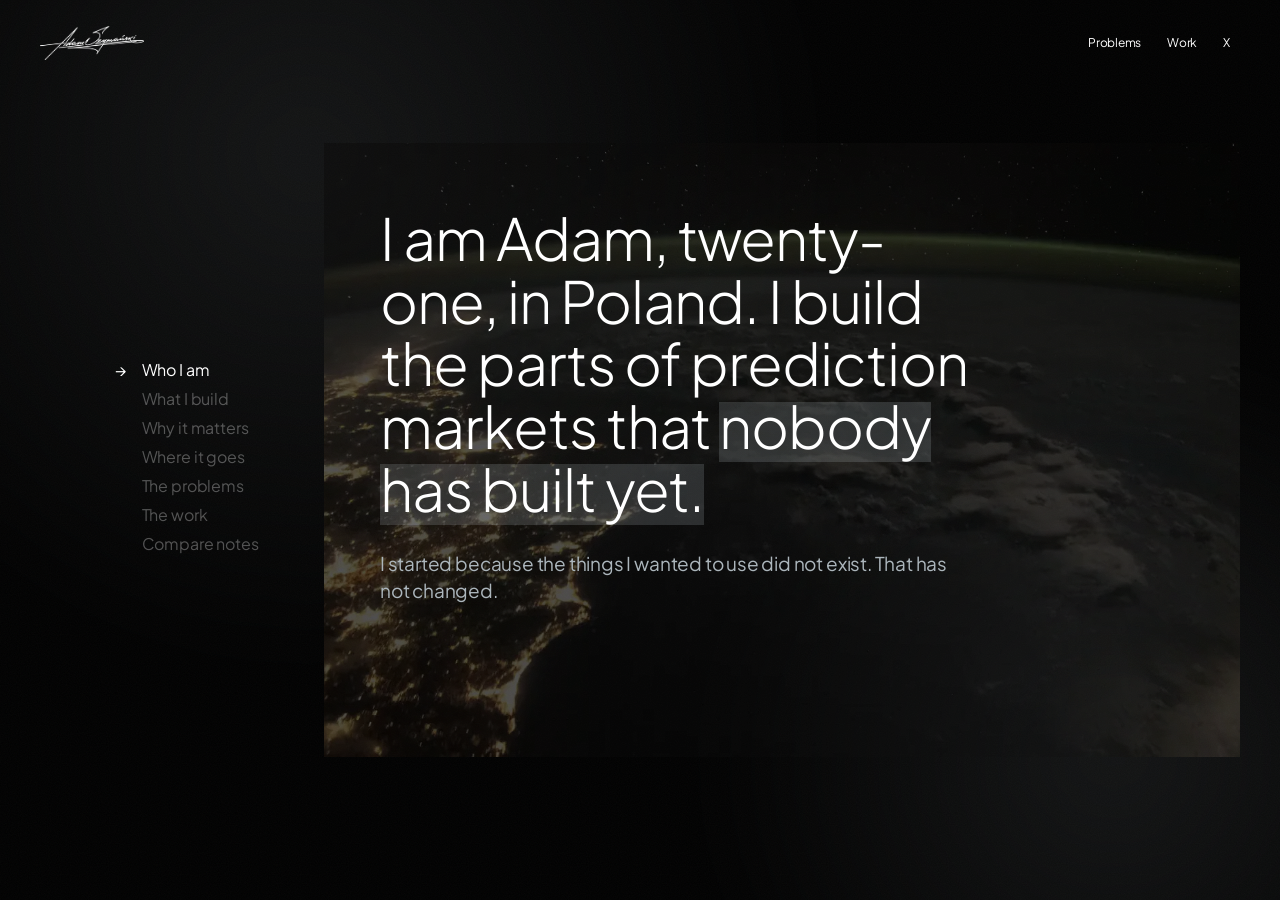
==== commit 95f338ea: "Add the problems beat to the home page A seventh beat between where it goes and the work, pointing a" ====
--- a/index.html
+++ b/index.html
@@ -4,7 +4,7 @@
     <meta charset="UTF-8" />
     <meta name="viewport" content="width=device-width, initial-scale=1.0" />
     <title>Adam Szymański</title>
-    <meta name="description" content="Adam Szymański builds pricing models, market-making tools and infrastructure for prediction markets. Blueprints, Touchmarket, and eleven open problems written up." />
+    <meta name="description" content="Adam Szymański builds pricing models, market-making tools and infrastructure for prediction markets. Blueprints, Touchmarket, and ten open problems written up." />
     <link rel="canonical" href="https://adamszymanski.xyz/" />
     <meta name="theme-color" content="#000000" />
     <meta name="color-scheme" content="dark light" />
@@ -18,7 +18,7 @@
     <meta property="og:type" content="website" />
     <meta property="og:site_name" content="Adam Szymański" />
     <meta property="og:title" content="Adam Szymański" />
-    <meta property="og:description" content="Adam Szymański builds pricing models, market-making tools and infrastructure for prediction markets. Blueprints, Touchmarket, and eleven open problems written up." />
+    <meta property="og:description" content="Adam Szymański builds pricing models, market-making tools and infrastructure for prediction markets. Blueprints, Touchmarket, and ten open problems written up." />
     <meta property="og:url" content="https://adamszymanski.xyz/" />
     <meta property="og:image" content="https://adamszymanski.xyz/assets/og/og-image.png" />
     <meta property="og:image:type" content="image/png" />
@@ -78,8 +78,9 @@
             <button type="button" data-beat="1"><span aria-hidden="true">→</span>What I build</button>
             <button type="button" data-beat="2"><span aria-hidden="true">→</span>Why it matters</button>
             <button type="button" data-beat="3"><span aria-hidden="true">→</span>Where it goes</button>
-            <button type="button" data-beat="4"><span aria-hidden="true">→</span>The work</button>
-            <button type="button" data-beat="5"><span aria-hidden="true">→</span>Compare notes</button>
+            <button type="button" data-beat="4"><span aria-hidden="true">→</span>The problems</button>
+            <button type="button" data-beat="5"><span aria-hidden="true">→</span>The work</button>
+            <button type="button" data-beat="6"><span aria-hidden="true">→</span>Compare notes</button>
           </nav>
 
           <!-- Copy stack. Every beat sits at the same origin, over the
@@ -120,12 +121,23 @@
               </p>
               <p class="sub">
                 Almost everything load-bearing underneath that is still unsolved.
-                <a href="/problems/">Eleven of those problems are written up here.</a>
+                <a href="/problems/">Ten of those problems are written up here.</a>
                 I am working on the infrastructure for the rest.
               </p>
             </article>
 
-            <article class="copy" id="work" data-beat="4" data-theme="light">
+            <article class="copy" id="problems" data-beat="4" data-theme="dark">
+              <p>
+                Ten of those problems are written up.
+                <span class="mark">None of them are solved.</span>
+              </p>
+              <p class="sub">
+                Each one is explained three ways and ends with where I would
+                start. <a href="/problems/">Read the index.</a>
+              </p>
+            </article>
+
+            <article class="copy" id="work" data-beat="5" data-theme="light">
               <p>
                 What exists already:
                 <span class="mark">Blueprints and Touchmarket.</span>
@@ -145,10 +157,10 @@
               </div>
             </article>
 
-            <article class="copy" id="contact" data-beat="5" data-theme="dark" data-ending>
+            <article class="copy" id="contact" data-beat="6" data-theme="dark" data-ending>
               <p>Compare notes.</p>
               <p class="sub">
-                If you are working on any of this, or think one of the eleven is
+                If you are working on any of this, or think one of the ten is
                 wrong, I want to hear it.
               </p>
               <div class="actions">
@@ -187,10 +199,14 @@
                        width="1560" height="902" muted loop playsinline preload="none"></video>
               </div>
               <div class="media-beat" data-beat="4">
+                <video class="media-plate" src="/assets/media/beat-2.mp4" poster="/assets/media/beat-2.webp"
+                       width="1560" height="902" muted loop playsinline preload="none"></video>
+              </div>
+              <div class="media-beat" data-beat="5">
                 <video class="media-plate" src="/assets/media/beat-5.mp4" poster="/assets/media/beat-5.webp"
                        width="1560" height="902" muted loop playsinline preload="none"></video>
               </div>
-              <div class="media-beat" data-beat="5">
+              <div class="media-beat" data-beat="6">
                 <video class="media-plate" src="/assets/media/beat-6.mp4" poster="/assets/media/beat-6.webp"
                        width="1560" height="902" muted loop playsinline preload="none"></video>
               </div>
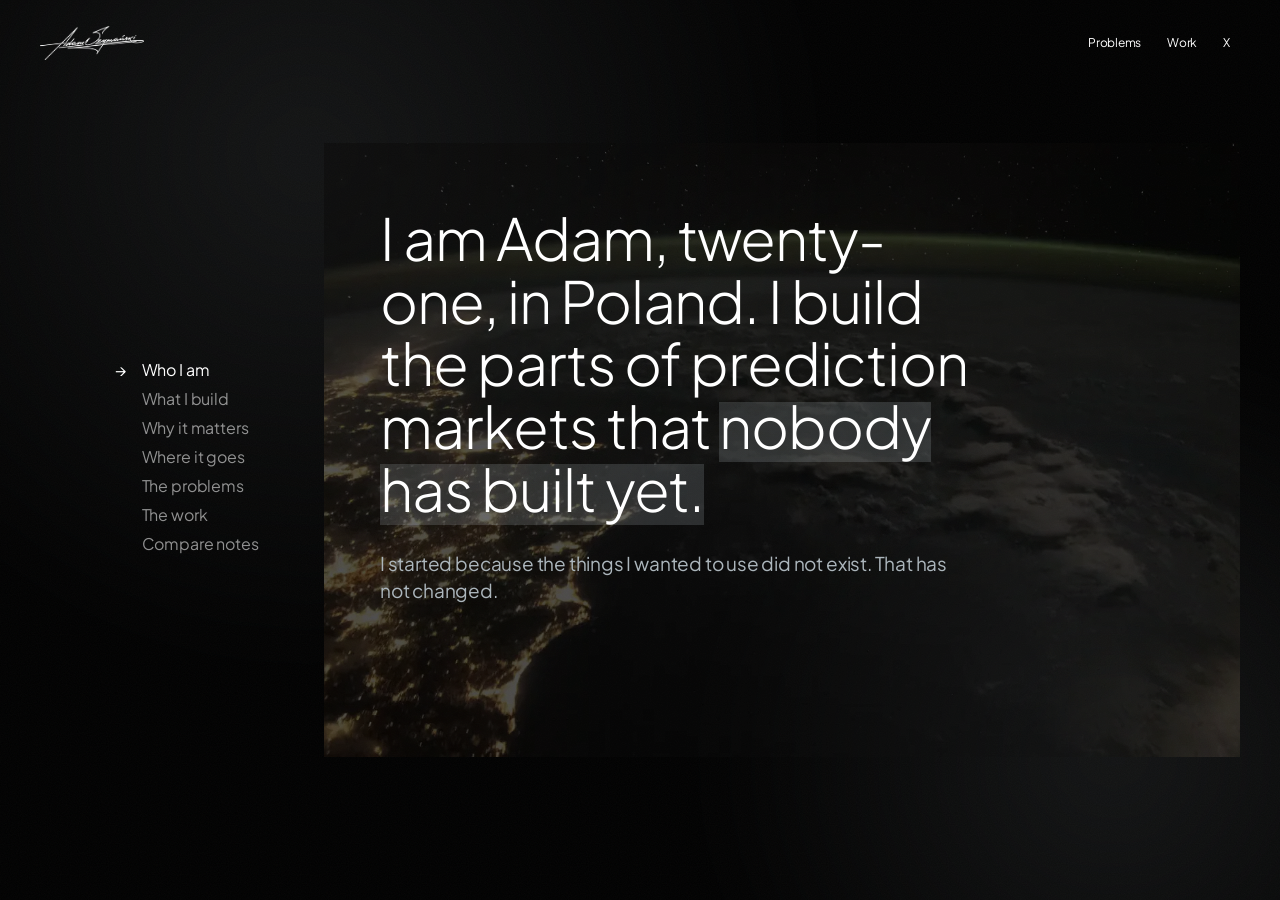
==== commit 64fafa53: "Fix landscape and short phones, tablets, contrast and tap targets; lighter phone clips From a QA pas" ====
--- a/index.html
+++ b/index.html
@@ -4,7 +4,7 @@
     <meta charset="UTF-8" />
     <meta name="viewport" content="width=device-width, initial-scale=1.0" />
     <title>Adam Szymański</title>
-    <meta name="description" content="Adam Szymański builds pricing models, market-making tools and infrastructure for prediction markets. Blueprints, Touchmarket, and ten open problems written up." />
+    <meta name="description" content="Adam Szymański runs 10bips, which prices resolution risk to make event contracts bankable. Before that, quant engineer at Touchmarket and Blueprints." />
     <link rel="canonical" href="https://adamszymanski.xyz/" />
     <meta name="theme-color" content="#000000" />
     <meta name="color-scheme" content="dark light" />
@@ -18,18 +18,18 @@
     <meta property="og:type" content="website" />
     <meta property="og:site_name" content="Adam Szymański" />
     <meta property="og:title" content="Adam Szymański" />
-    <meta property="og:description" content="Adam Szymański builds pricing models, market-making tools and infrastructure for prediction markets. Blueprints, Touchmarket, and ten open problems written up." />
+    <meta property="og:description" content="Adam Szymański runs 10bips, which prices resolution risk to make event contracts bankable. Before that, quant engineer at Touchmarket and Blueprints. Ten open problems written up." />
     <meta property="og:url" content="https://adamszymanski.xyz/" />
     <meta property="og:image" content="https://adamszymanski.xyz/assets/og/og-image.png" />
     <meta property="og:image:type" content="image/png" />
     <meta property="og:image:width" content="1200" />
     <meta property="og:image:height" content="630" />
-    <meta property="og:image:alt" content="Adam Szymański — prediction markets and market infrastructure" />
+    <meta property="og:image:alt" content="Adam Szymański: prediction markets and market infrastructure" />
     <meta property="og:image" content="https://adamszymanski.xyz/assets/og/og-square.png" />
     <meta property="og:image:type" content="image/png" />
     <meta property="og:image:width" content="1200" />
     <meta property="og:image:height" content="1200" />
-    <meta property="og:image:alt" content="Adam Szymański — prediction markets and market infrastructure" />
+    <meta property="og:image:alt" content="Adam Szymański: prediction markets and market infrastructure" />
     <meta property="og:locale" content="en_US" />
 
     <meta name="twitter:card" content="summary_large_image" />
@@ -56,7 +56,7 @@
 
       <div class="experience">
         <header class="site-header">
-          <a class="logo" href="/" aria-label="Adam Szymański — home">
+          <a class="logo" href="/" aria-label="Adam Szymański, home">
             <img src="/assets/signature.webp" alt="Adam Szymański" />
           </a>
           <nav class="nav" aria-label="Site">
@@ -68,8 +68,8 @@
 
         <section class="stage">
           <h1 class="sr-only">
-            Adam Szymański — pricing models, market-making tools and
-            infrastructure for prediction markets
+            Adam Szymański, founder of 10bips: pricing resolution risk to make
+            event contracts bankable
           </h1>
 
           <!-- Beat list. Doubles as the progress indicator. -->
@@ -90,7 +90,7 @@
             <article class="copy" id="who-i-am" data-beat="0" data-theme="dark">
               <p>
                 I am Adam, twenty-one, in Poland. I build the parts of prediction
-                markets that <span class="mark">nobody has built yet.</span>
+                markets that <span class="mark">nobody has built&nbsp;yet.</span>
               </p>
               <p class="sub">
                 I started because the things I wanted to use did not exist. That
@@ -101,7 +101,7 @@
             <article class="copy" id="what-i-build" data-beat="1" data-theme="blue">
               <p>
                 Pricing models. Market-making tools.
-                <span class="mark">The architecture those markets run on.</span>
+                <span class="mark">The architecture those markets run&nbsp;on.</span>
               </p>
             </article>
 
@@ -109,7 +109,7 @@
               <p>
                 Prediction markets are the first mechanism that
                 <span class="mark">pays people for telling the truth about the future.</span>
-                Today that mostly means elections and sports.
+                Today that mostly means elections and&nbsp;sports.
               </p>
             </article>
 
@@ -117,7 +117,7 @@
               <p>
                 Tomorrow it prices drug trial outcomes, startup survival, climate
                 targets, economies' performance, and
-                <span class="mark">the cost of a FLOP in 2028.</span>
+                <span class="mark">the cost of a FLOP in&nbsp;2028.</span>
               </p>
               <p class="sub">
                 Almost everything load-bearing underneath that is still unsolved.
@@ -129,7 +129,7 @@
             <article class="copy" id="problems" data-beat="4" data-theme="dark">
               <p>
                 Ten of those problems are written up.
-                <span class="mark">None of them are solved.</span>
+                <span class="mark">None of them are&nbsp;solved.</span>
               </p>
               <p class="sub">
                 Each one is explained three ways and ends with where I would
@@ -139,26 +139,29 @@
 
             <article class="copy" id="work" data-beat="5" data-theme="light">
               <p>
-                What exists already:
-                <span class="mark">Blueprints and Touchmarket.</span>
-              </p>
-              <p class="sub">
-                One is DeFi infrastructure, the other is prediction markets.
-                Before them, a markets tool and a machine-learning project.
+                A contract is only as good as its settlement.
+                <span class="mark">10bips prices that&nbsp;risk.</span>
+              </p>
+              <p class="sub">
+                I run it to make event contracts bankable. Before it, I was a
+                quant engineer at Touchmarket and Blueprints.
                 <a href="/work/">The whole list is here.</a>
               </p>
               <div class="work-marks">
-                <a href="https://blueprints.finance/" target="_blank" rel="noopener">
-                  <img class="mark-blueprints" src="/assets/logos/blueprints.svg" alt="Blueprints" />
+                <a href="https://10bips.com/" target="_blank" rel="noopener">
+                  <img class="mark-10bips" src="/assets/logos/10bips.svg" alt="10bips" />
                 </a>
                 <a href="https://touch.market/" target="_blank" rel="noopener">
                   <img class="mark-touchmarket" src="/assets/logos/touchmarket.svg" alt="Touchmarket" />
                 </a>
+                <a href="https://blueprints.finance/" target="_blank" rel="noopener">
+                  <img class="mark-blueprints" src="/assets/logos/blueprints.svg" alt="Blueprints" />
+                </a>
               </div>
             </article>
 
             <article class="copy" id="contact" data-beat="6" data-theme="dark" data-ending>
-              <p>Compare notes.</p>
+              <p>Compare&nbsp;notes.</p>
               <p class="sub">
                 If you are working on any of this, or think one of the ten is
                 wrong, I want to hear it.
@@ -184,30 +187,30 @@
             <div class="media-window">
               <div class="media-beat" data-beat="0">
                 <video class="media-plate" src="/assets/media/beat-1.mp4" poster="/assets/media/beat-1.webp"
-                       width="1560" height="902" muted loop playsinline preload="auto"></video>
+                       width="1560" height="902" muted loop playsinline preload="none"></video>
               </div>
               <div class="media-beat" data-beat="1">
-                <video class="media-plate" src="/assets/media/beat-2.mp4" poster="/assets/media/beat-2.webp"
+                <video class="media-plate" src="/assets/media/beat-2.mp4" data-poster="/assets/media/beat-2.webp"
                        width="1560" height="902" muted loop playsinline preload="none"></video>
               </div>
               <div class="media-beat" data-beat="2">
-                <video class="media-plate" src="/assets/media/beat-3.mp4" poster="/assets/media/beat-3.webp"
+                <video class="media-plate" src="/assets/media/beat-3.mp4" data-poster="/assets/media/beat-3.webp"
                        width="1560" height="902" muted loop playsinline preload="none"></video>
               </div>
               <div class="media-beat" data-beat="3">
-                <video class="media-plate" src="/assets/media/beat-4.mp4" poster="/assets/media/beat-4.webp"
+                <video class="media-plate" src="/assets/media/beat-4.mp4" data-poster="/assets/media/beat-4.webp"
                        width="1560" height="902" muted loop playsinline preload="none"></video>
               </div>
               <div class="media-beat" data-beat="4">
-                <video class="media-plate" src="/assets/media/beat-2.mp4" poster="/assets/media/beat-2.webp"
+                <video class="media-plate" src="/assets/media/beat-2.mp4" data-poster="/assets/media/beat-2.webp"
                        width="1560" height="902" muted loop playsinline preload="none"></video>
               </div>
               <div class="media-beat" data-beat="5">
-                <video class="media-plate" src="/assets/media/beat-5.mp4" poster="/assets/media/beat-5.webp"
+                <video class="media-plate" src="/assets/media/beat-5.mp4" data-poster="/assets/media/beat-5.webp"
                        width="1560" height="902" muted loop playsinline preload="none"></video>
               </div>
               <div class="media-beat" data-beat="6">
-                <video class="media-plate" src="/assets/media/beat-6.mp4" poster="/assets/media/beat-6.webp"
+                <video class="media-plate" src="/assets/media/beat-6.mp4" data-poster="/assets/media/beat-6.webp"
                        width="1560" height="902" muted loop playsinline preload="none"></video>
               </div>
             </div>
@@ -219,6 +222,12 @@
             <button type="button" data-step="-1">Previous</button>
             <button type="button" data-step="1">Next</button>
           </div>
+
+          <!-- Phone only: names the next beat over the bottom of the
+               picture; a tap steps to it. app.js fills the name. -->
+          <button type="button" class="next-beat">
+            <span class="next-beat-pre">Next</span><span class="next-beat-label"></span><span aria-hidden="true">↓</span>
+          </button>
         </section>
 
         <footer class="site-footer">
@@ -232,6 +241,7 @@
           <div class="footer-group">
             <span>Work</span>
             <a href="/work/">All</a>
+            <a href="https://10bips.com/" target="_blank" rel="noopener">10bips</a>
             <a href="https://blueprints.finance/" target="_blank" rel="noopener">Blueprints</a>
             <a href="https://touch.market/" target="_blank" rel="noopener">Touchmarket</a>
           </div>
--- a/style.css
+++ b/style.css
@@ -217,8 +217,10 @@
   --sig: none;
   --mark-bg: #c3d8e5;
   --rule: rgba(0, 0, 0, 0.12);
-  --dim: #66747c;
-  --chrome-label: #66747c;
+  /* #66747c, the grey the other themes use, is 3.97:1 on this blue;
+     this is the same grey taken down to 4.52:1. */
+  --dim: #5e6b72;
+  --chrome-label: #5e6b72;
   --glow: rgba(0, 0, 0, 0.022);
   --grain-blend: multiply;
   --grain-op: 0.02;
@@ -336,7 +338,10 @@
 .site-header .logo {
   display: flex;
   align-items: center;
-  height: 15px;
+  /* A 44px tall target around a 15px signature; the margins give the
+     extra height back, so the header row stays 28px. */
+  height: 44px;
+  margin: -8px 0;
 }
 
 .site-header .logo img {
@@ -353,7 +358,8 @@
 }
 
 .site-header .nav a {
-  padding: 10px;
+  padding: 18px 10px;
+  margin: -8px 0;
   line-height: 8px;
   transition: opacity 0.16s;
 }
@@ -399,6 +405,11 @@
 }
 
 .site-footer a {
+  /* The words are 12px; the target is 44px tall. The negative margins
+     take the padding back so the footer keeps its height. */
+  display: inline-block;
+  padding: 14px 6px;
+  margin: -14px -6px;
   color: var(--chrome-muted);
   transition: color 0.16s;
 }
@@ -444,7 +455,8 @@
   font: 400 16px / 13px var(--font-primary);
   letter-spacing: -0.01em;
   text-align: left;
-  opacity: 0.3;
+  /* 0.55 is the lowest that keeps clickable text at 4.5:1 on every theme. */
+  opacity: 0.55;
   transition: opacity 0.2s var(--easing);
 }
 
@@ -510,6 +522,12 @@
   letter-spacing: var(--copy-ls);
   font-feature-settings: "liga" 0;
   text-wrap: pretty;
+}
+
+/* A headline is balanced, so it never ends on one word ("sports.") or
+   strands one mid-way ("economies'"). The sub-line stays pretty. */
+.copy p:not(.sub) {
+  text-wrap: balance;
 }
 
 /* Line masks for the headline. app.js cuts the paragraph into one .line
@@ -629,8 +647,8 @@
 }
 
 /* Wordmarks on the work beat, sized to a common cap height rather than a
-   common box — Blueprints is a lockup, Touchmarket a bare wordmark. Same
-   rule as `.project-mark` on /work/. */
+   common box — 10bips and Blueprints are lockups, Touchmarket a bare
+   wordmark. Same rule as `.project-mark` on /work/. */
 .work-marks {
   display: flex;
   flex-wrap: wrap;
@@ -641,6 +659,8 @@
 
 .work-marks a {
   display: block;
+  padding: 10px 0;
+  margin: -10px 0;
   opacity: 0.66;
   transition: opacity 0.18s var(--easing);
 }
@@ -660,6 +680,10 @@
 
 .work-marks .mark-touchmarket {
   height: 22px;
+}
+
+.work-marks .mark-10bips {
+  height: 35px;
 }
 
 /* -------------------------------------------------------------------- *
@@ -741,7 +765,16 @@
   transition-delay: 0s;
 }
 
-/* Keyboard-reachable beat stepping, revealed on focus only. */
+/* The progress bar and the next beat. Phone only; the 760 block turns
+   them on. */
+.progress,
+.next-beat {
+  display: none;
+}
+
+/* Keyboard-reachable beat stepping, revealed on focus only. The box
+   itself takes no taps: unrevealed, it would sit invisibly over the
+   phone's next-beat tab and swallow them. */
 .step-controls {
   position: absolute;
   z-index: 10;
@@ -749,6 +782,7 @@
   left: var(--inset);
   display: flex;
   gap: 10px;
+  pointer-events: none;
 }
 
 .step-controls button {
@@ -773,7 +807,8 @@
  * 8. No-JS fallback — the stage collapses into an ordinary document.
  * -------------------------------------------------------------------- */
 html:not(.js) .sections,
-html:not(.js) .step-controls {
+html:not(.js) .step-controls,
+html:not(.js) .next-beat {
   display: none;
 }
 
@@ -831,6 +866,10 @@
 }
 
 .doc .crumb a {
+  /* 44px tall to a finger; the margins give the height back. */
+  display: inline-block;
+  padding: 14px 0;
+  margin: -14px 0;
   transition: color 0.16s;
 }
 
@@ -1048,6 +1087,10 @@
 }
 
 .doc ul.list li .a {
+  /* 44px tall inside the row's own 14px padding. */
+  display: inline-block;
+  padding: 11px 0;
+  margin: -11px 0;
   font-size: 16px;
   letter-spacing: -0.01em;
   transition: color 0.16s;
@@ -1056,6 +1099,12 @@
 .doc ul.list li .a::after {
   content: " ↗";
   color: var(--dim);
+}
+
+/* ↗ marks a link that leaves the site; a link to another page here gets
+   a plain arrow. */
+.doc ul.list li .a[href^="/"]::after {
+  content: " →";
 }
 
 .doc ul.list li .a:hover {
@@ -1216,6 +1265,12 @@
   letter-spacing: -0.01em;
 }
 
+.introduction p a {
+  text-decoration: underline;
+  text-underline-offset: 4px;
+  text-decoration-thickness: 1px;
+}
+
 .hero {
   position: relative;
   aspect-ratio: 1360 / 448;
@@ -1289,11 +1344,11 @@
 }
 
 /* A company shows its wordmark where a project shows a text heading. The
-   four marks are built differently — Blueprints is a lockup, Touchmarket a
-   bare wordmark, TCM a boxed logotype, Varp a wordmark with a glyph for its
-   A — so they are sized to a common *cap height* (~17px, matching the 24px
-   h2 beside them), not to a common box. TCM's frame therefore sits taller
-   than the rest; that is the mark, not an error.
+   five marks are built differently — 10bips and Blueprints are lockups,
+   Touchmarket a bare wordmark, TCM a boxed logotype, Varp a wordmark with a
+   glyph for its A — so they are sized to a common *cap height* (~17px,
+   matching the 24px h2 beside them), not to a common box. TCM's frame
+   therefore sits taller than the rest; that is the mark, not an error.
 
    Every heading in this column gets the same box so a logo row and a text
    row put their `learn-more` on the same line. */
@@ -1322,6 +1377,10 @@
 
 .project-mark .mark-varp {
   height: 30px;
+}
+
+.project-mark .mark-10bips {
+  height: 40px;
 }
 
 .project-details p {
@@ -1451,7 +1510,12 @@
   }
 }
 
-@media (max-width: 760px) {
+/* The compact layouts: phones, portrait tablets, and any screen in
+   landscape that is 500px tall or less. They share the progress bar, the
+   Next cue and the compact footer; the landscape block near the end of
+   this file then moves the picture beside the copy instead of under it.
+   app.js reads the same three conditions (COMPACT_QUERY). */
+@media (max-width: 760px), (orientation: portrait) and (max-width: 1024px), (orientation: landscape) and (max-height: 500px) {
   :root {
     --inset: 20px;
     --copy-top: 35svh;
@@ -1474,7 +1538,14 @@
   }
 
   .site-header .nav a {
-    padding: 10px 8px;
+    padding: 18px 8px;
+  }
+
+  /* X is one letter; widen its target without moving the glyph. */
+  .site-header .nav a:last-child {
+    padding-right: 12px;
+    padding-left: 12px;
+    margin-right: -4px;
   }
 
   .stage {
@@ -1485,7 +1556,7 @@
     display: flex;
     flex-wrap: wrap;
     gap: 12px 20px;
-    top: 108px;
+    top: 122px;
     left: 20px;
     right: 20px;
   }
@@ -1499,9 +1570,120 @@
     display: none;
   }
 
+  /* Only the current beat is named up top, under the progress bar; the
+     next one is named over the bottom of the picture (.next-beat below). */
+  .sections button:not(.is-selected) {
+    display: none;
+  }
+
   .step-controls {
-    bottom: 10px;
+    display: none;
+  }
+
+  /* The contact buttons are the whole point of the closing beat; on a
+     touch screen each is 44px tall. */
+  .actions a {
+    padding: 17px 14px;
+  }
+
+  /* The progress bar: one segment per beat (app.js builds it from the
+     section list), past and current solid, the rest dim. Each segment's
+     tap area is 40px tall around its 2px line, so a thumb can jump
+     straight to any beat. The current beat's name sits under the bar. */
+  .progress {
+    position: absolute;
+    z-index: 4;
+    top: 82px;
     left: 20px;
+    right: 20px;
+    display: flex;
+    gap: 3px;
+  }
+
+  .progress button {
+    flex: 1 1 0;
+    min-width: 0;
+    padding: 19px 0;
+  }
+
+  .progress i {
+    display: block;
+    height: 2px;
+    background: currentColor;
+    /* 3:1 on every theme, the floor for a state indicator. */
+    opacity: 0.43;
+    transition: opacity 0.4s var(--easing);
+  }
+
+  .progress .is-past i,
+  .progress .is-current i {
+    opacity: 1;
+  }
+
+  .progress button:focus-visible {
+    outline-offset: -12px;
+  }
+
+  /* The next beat, named over the bottom of the band: "Next", its name
+     and an arrow, on a fade of page colour so it reads on any picture.
+     It hangs off the band's own bottom edge rather than the stage's, so
+     it stays on screen where a short phone pins the stage taller than
+     the screen. The 20px inset lines it up with the copy above. */
+  .next-beat {
+    position: absolute;
+    z-index: 3;
+    top: calc(var(--plate-top) + var(--plate-h));
+    left: 0;
+    display: flex;
+    align-items: baseline;
+    gap: 10px;
+    padding: 30px 20px 20px;
+    font: 400 14px / 1.3 var(--font-primary);
+    letter-spacing: -0.02em;
+    isolation: isolate;
+    transform: translateY(-100%);
+    transition: opacity 0.2s var(--easing),
+      visibility 0s linear 0s;
+  }
+
+  .next-beat::before {
+    content: "";
+    position: absolute;
+    z-index: -1;
+    left: 0;
+    bottom: 0;
+    width: 100vw;
+    height: 110px;
+    background-color: var(--bg);
+    -webkit-mask-image: linear-gradient(to top, rgba(0, 0, 0, 0.92), transparent);
+    mask-image: linear-gradient(to top, rgba(0, 0, 0, 0.92), transparent);
+    pointer-events: none;
+    transition: background-color var(--dur-theme) var(--easing);
+  }
+
+  .next-beat-pre {
+    opacity: 0.55;
+  }
+
+  .next-beat-label {
+    transition: opacity 0.2s var(--easing);
+  }
+
+  .next-beat.is-swapping .next-beat-label {
+    opacity: 0;
+  }
+
+  .next-beat:focus-visible {
+    outline-offset: -4px;
+  }
+
+  /* The closing beat has no next one, and its footer takes the corner. */
+  .page.is-ending .next-beat {
+    opacity: 0;
+    visibility: hidden;
+    pointer-events: none;
+    transition: opacity 0.2s var(--easing),
+      visibility 0s linear 0.2s;
   }
 
   /* On a phone the copy stands on the page and the plate is a
@@ -1524,6 +1706,19 @@
      to one short row. */
   .experience > .site-footer .footer-group {
     display: none;
+  }
+
+  /* The band runs to the bottom edge, so on the closing beat the footer
+     stands on the bottom of the picture. It takes the page colour, faded
+     in across its top padding so the picture dissolves under it rather
+     than being cut; the colour follows the theme cross-fade on exit. */
+  .experience > .site-footer {
+    background-color: var(--bg);
+    -webkit-mask-image: linear-gradient(to bottom, transparent 0, #000 18px);
+    mask-image: linear-gradient(to bottom, transparent 0, #000 18px);
+    transition: opacity var(--dur-theme) var(--easing),
+      visibility 0s linear var(--dur-theme),
+      background-color var(--dur-theme) var(--easing);
   }
 
   /* Compact the footer to a wrapped row: on a phone the stage has no
@@ -1652,6 +1847,7 @@
 
   .project-list {
     width: calc(100% - 40px);
+    max-width: none;
     margin: 96px 20px 0;
   }
 
@@ -1673,8 +1869,23 @@
   }
 }
 
-/* Short phones: the stage stops being proportional and gets pinned. */
-@media (max-width: 760px) and (max-height: 700px) {
+/* Very large screens: the copy, and the plate solved from it, grow with
+   the viewport instead of stopping at a laptop's size. */
+@media (min-width: 1800px) and (min-height: 900px) {
+  :root {
+    --copy-w: min(1000px, 46vw);
+    --copy-fs: clamp(58px, 3.4vw, 88px);
+    --sub-fs: clamp(19px, 1.05vw, 26px);
+    --sub-mt: 36px;
+  }
+
+  .sections button {
+    font-size: 18px;
+  }
+}
+
+/* Short phones bring the type down so the copy leaves the picture room. */
+@media (max-width: 760px) and (min-height: 501px) and (max-height: 700px) {
   :root {
     --copy-fs: clamp(26px, 7vw, 32px);
     --sub-fs: 15px;
@@ -1682,15 +1893,189 @@
   }
 }
 
-@media (max-width: 760px) and (max-height: 650px) {
+/* The shortest phones (iPhone SE and mini in Safari, 320x568) also pull
+   the chrome up. The stage stays exactly one screen tall: an earlier pin
+   to 760px left the closing footer below the screen and let a shared
+   section link scroll the whole layout. */
+@media (max-width: 760px) and (min-height: 501px) and (max-height: 620px) {
   :root {
-    --copy-top: 270px;
-  }
-
-  .stage {
-    min-height: 760px;
-  }
-}
+    --copy-fs: clamp(24px, 6.6vw, 28px);
+    --sub-fs: 14px;
+    --sub-mt: 12px;
+  }
+
+  .site-header {
+    top: 14px;
+  }
+
+  .progress {
+    top: 54px;
+  }
+
+  .sections {
+    top: 92px;
+  }
+
+  .work-marks {
+    gap: 10px 26px;
+    margin-top: 20px;
+  }
+
+  .work-marks .mark-10bips {
+    height: 28px;
+  }
+
+  .work-marks .mark-blueprints {
+    height: 21px;
+  }
+
+  .work-marks .mark-touchmarket {
+    height: 18px;
+  }
+}
+
+/* Tall phones have room to spare between the copy and the picture, so
+   the headline grows into it rather than leaving a gap. */
+@media (max-width: 760px) and (min-height: 820px) {
+  :root {
+    --copy-fs: clamp(32px, 8.4vw, 46px);
+    --sub-fs: 17px;
+  }
+}
+
+/* Portrait tablets take the stacked layout too (copy on the page, the
+   picture full-bleed below it), at desktop insets and a larger type. */
+@media (orientation: portrait) and (min-width: 600px) and (max-width: 1024px) {
+  :root {
+    --inset: 40px;
+    --copy-left: 40px;
+    --copy-w: calc(100% - 80px);
+    --copy-fs: clamp(40px, 6vw, 58px);
+    --sub-fs: 19px;
+    --sub-mt: 26px;
+  }
+
+  .site-header {
+    top: 29px;
+  }
+
+  .progress {
+    top: 96px;
+    left: 40px;
+    right: 40px;
+  }
+
+  .sections {
+    top: 144px;
+    left: 40px;
+    right: 40px;
+  }
+
+  .sections button {
+    font-size: 14px;
+  }
+
+  .next-beat {
+    padding: 34px 40px 28px;
+    font-size: 16px;
+  }
+
+  .site-footer {
+    padding: 22px 40px;
+  }
+}
+
+/* A phone on its side, or any screen 500px tall or less in landscape.
+   The stacked layout has no height to stack in, so the picture fills the
+   screen's height at its own aspect on the right, dimmed as on a desktop,
+   and the copy stands over its left side. The left edge of the picture
+   fades into the page so the copy does not sit across a hard seam.
+   app.js's solveLandscapePlate places it. */
+@media (orientation: landscape) and (max-height: 500px) {
+  :root {
+    --inset: 32px;
+    --copy-left: 32px;
+    --copy-w: min(540px, 66vw);
+    --copy-fs: clamp(20px, 6.8vh, 32px);
+    --copy-lh: 1.1;
+    --sub-fs: 14px;
+    --sub-mt: 10px;
+    --mark-band-h: 1.1em;
+  }
+
+  .site-header {
+    top: 12px;
+  }
+
+  .progress {
+    top: 44px;
+    left: 32px;
+    right: 32px;
+  }
+
+  .sections {
+    top: 80px;
+    left: 32px;
+    right: 32px;
+  }
+
+  .media-plate {
+    opacity: var(--plate-op, 0.3);
+  }
+
+  .media-window {
+    -webkit-mask-image: linear-gradient(to right, transparent 0, #000 120px);
+    mask-image: linear-gradient(to right, transparent 0, #000 120px);
+  }
+
+  .next-beat {
+    padding: 22px 32px 14px;
+    font-size: 13px;
+  }
+
+  .next-beat::before {
+    height: 64px;
+  }
+
+  .actions {
+    margin-top: 14px;
+  }
+
+  .work-marks {
+    gap: 8px 24px;
+    margin-top: 14px;
+  }
+
+  .work-marks .mark-10bips {
+    height: 24px;
+  }
+
+  .work-marks .mark-blueprints {
+    height: 18px;
+  }
+
+  .work-marks .mark-touchmarket {
+    height: 15px;
+  }
+
+  .site-footer {
+    padding: 14px 32px;
+  }
+}
+
+/* Touch screens that keep the desktop layout (a tablet in landscape):
+   the beat list's rows grow to a finger's height. */
+@media (pointer: coarse) and (min-width: 761px) and (min-height: 501px) and (orientation: landscape) {
+  .sections {
+    top: calc(var(--nav-top) - 14px);
+    gap: 0;
+  }
+
+  .sections button {
+    padding: 14px 0;
+  }
+}
+
 
 @media (prefers-reduced-motion: reduce) {
   .page,
